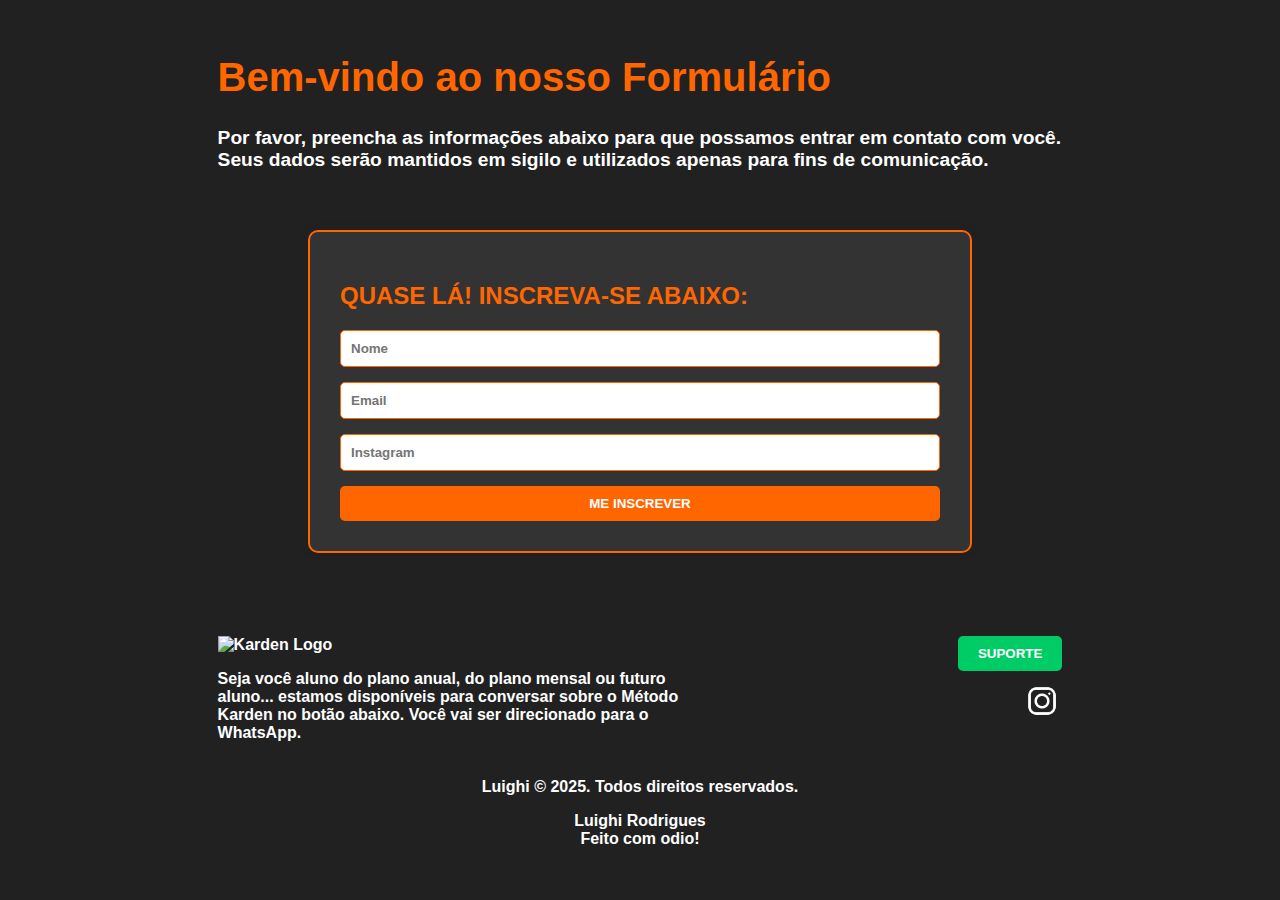
==== index.html @ 3b50e665 "fresh start" ====
<!DOCTYPE html>
<html lang="en">
<head>
    <meta charset="UTF-8">
    <meta name="viewport" content="width=device-width, initial-scale=1.0">
    <link rel="stylesheet" href="index.css">
    <title>Forms</title>
</head>
<body class="container">
    <!-- <section style="display: flex; justify-content: space-between; align-items: center; padding: 10px; background-color: #f0f0f0;">
        <div style="font-weight: bold;">Código Secreto</div>
        <div>
            <img src="logo.png" alt="Logo" style="height: 40px;">
        </div>
    </section> -->
    
    <section style="margin-left: 15%; margin-right: 15%; text-align: center; padding: 20px;" class="bem-vindo">
        <h1 style="font-size: 2.5em; color: #ff6600; text-align: left;">Bem-vindo ao nosso Formulário</h1>
        <p style="font-size: 1.2em; color: white; text-align: left;">Por favor, preencha as informações abaixo para que possamos entrar em contato com você. Seus dados serão mantidos em sigilo e utilizados apenas para fins de comunicação.</p>
    </section>
    <section style="padding: 30px; background-color: #333; border-radius: 10px; max-width: 600px; margin: 20px auto; box-shadow: 0 0 10px rgba(0, 0, 0, 0.1); border: 2px solid #ff6600;">
        <h2 style="color: #ff6600; text-align: left">QUASE LÁ! INSCREVA-SE ABAIXO:</h2>
        <form action="form.php" method="post" style="display: flex; flex-direction: column;">
            <input type="text" name="name" id="name" placeholder="Nome" required style="margin-bottom: 15px; padding: 10px; border: 1px solid #ff6600; border-radius: 5px;">
            
            <input type="email" name="email" id="email" placeholder="Email" required style="margin-bottom: 15px; padding: 10px; border: 1px solid #ff6600; border-radius: 5px;">
            
            <input type="text" name="instagram" id="instagram" placeholder="Instagram" required style="margin-bottom: 15px; padding: 10px; border: 1px solid #ff6600; border-radius: 5px;">
            
            <button type="submit" style="padding: 10px; background-color: #ff6600; color: white; border: none; border-radius: 5px; cursor: pointer;">ME INSCREVER</button>
        </form>
    </section>
    <footer style="margin-top: 5%; color: white; padding: 20px; margin-left:15%; margin-right: 15%;">
        <div style="display:flex; justify-content: space-between; max-width: 1200px;">
            <div style="margin-right:30%; text-align: left;">
                <img src="logo.png" alt="Karden Logo" style="height: 40px; text-align: left;">
                <p>Seja você aluno do plano anual, do plano mensal ou futuro aluno... estamos disponíveis para conversar sobre o Método Karden no botão abaixo. Você vai ser direcionado para o WhatsApp.</p>
            </div>
            <div style="text-align: right;">
                <button onclick="window.location.href='https://www.google.com'" id="myButton" style="padding: 10px 20px; background-color: #00cc66; color: white; border: none; border-radius: 5px; cursor: pointer;">SUPORTE</button>
                <div style="margin-top: 10px;">
                    <a href="#" style="color: white;"><img src="./instagram.png" alt="Instagram" style="height: 40px;"></a>
                </div>
            </div>
        </div>
        <div style="margin-top: 20px;">
            <p>Luighi © 2025. Todos direitos reservados.</p>
            <p>Luighi Rodrigues<br>Feito com odio!</p>
        </div>
    </footer>
</body>
</html>
---- index.css ----
* {
    font-family: 'Exo', sans-serif;
    font-weight: 600; /* ExtraBold */
}

body {
    background-color: rgb(33 33 33);
}

.container {
    text-align: center;
}
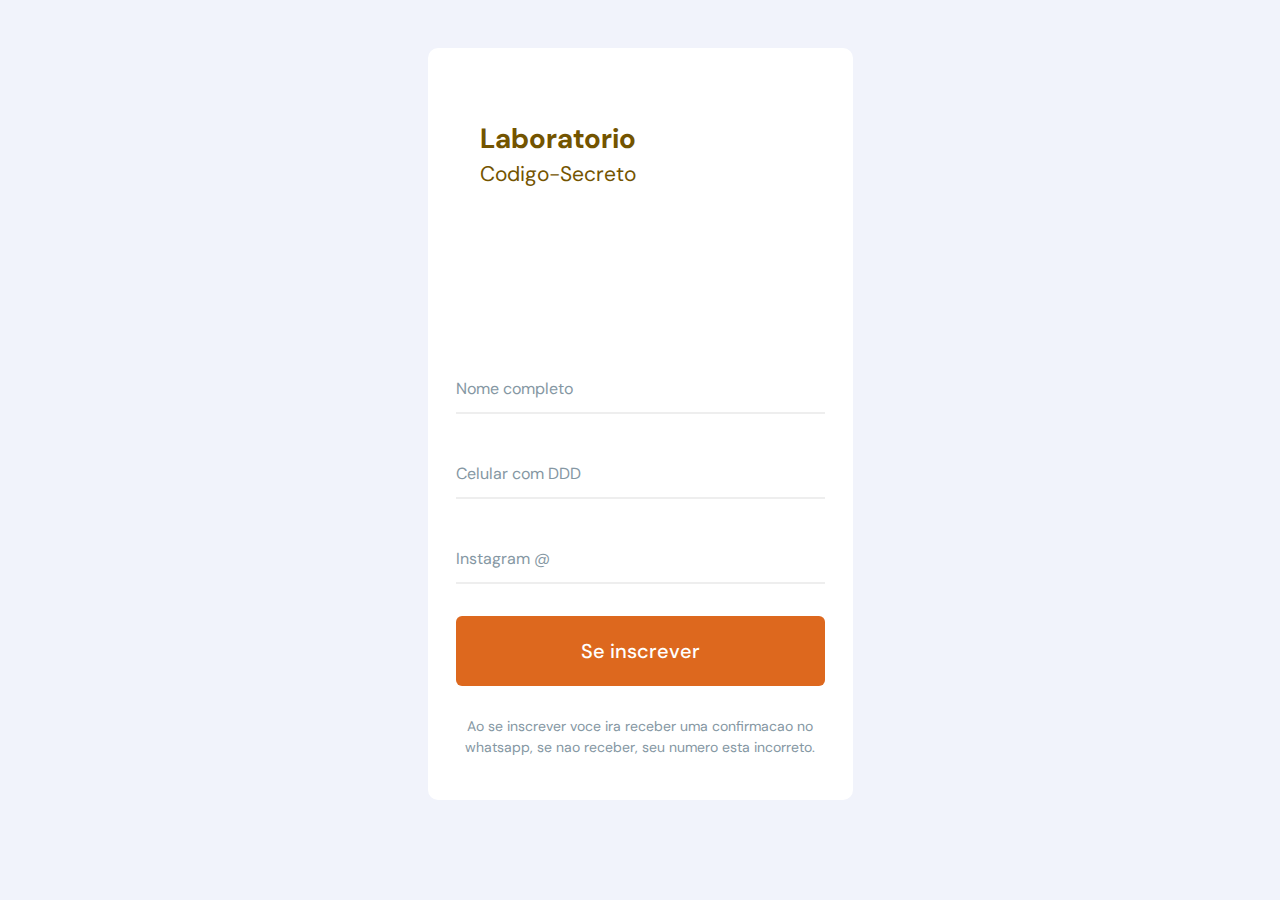
==== commit 38ac905d: "design update" ====
--- a/index.html
+++ b/index.html
@@ -4,49 +4,39 @@
     <meta charset="UTF-8">
     <meta name="viewport" content="width=device-width, initial-scale=1.0">
     <link rel="stylesheet" href="index.css">
-    <title>Forms</title>
+    <title>Document</title>
 </head>
-<body class="container">
-    <!-- <section style="display: flex; justify-content: space-between; align-items: center; padding: 10px; background-color: #f0f0f0;">
-        <div style="font-weight: bold;">Código Secreto</div>
-        <div>
-            <img src="logo.png" alt="Logo" style="height: 40px;">
-        </div>
-    </section> -->
-    
-    <section style="margin-left: 15%; margin-right: 15%; text-align: center; padding: 20px;" class="bem-vindo">
-        <h1 style="font-size: 2.5em; color: #ff6600; text-align: left;">Bem-vindo ao nosso Formulário</h1>
-        <p style="font-size: 1.2em; color: white; text-align: left;">Por favor, preencha as informações abaixo para que possamos entrar em contato com você. Seus dados serão mantidos em sigilo e utilizados apenas para fins de comunicação.</p>
-    </section>
-    <section style="padding: 30px; background-color: #333; border-radius: 10px; max-width: 600px; margin: 20px auto; box-shadow: 0 0 10px rgba(0, 0, 0, 0.1); border: 2px solid #ff6600;">
-        <h2 style="color: #ff6600; text-align: left">QUASE LÁ! INSCREVA-SE ABAIXO:</h2>
-        <form action="form.php" method="post" style="display: flex; flex-direction: column;">
-            <input type="text" name="name" id="name" placeholder="Nome" required style="margin-bottom: 15px; padding: 10px; border: 1px solid #ff6600; border-radius: 5px;">
-            
-            <input type="email" name="email" id="email" placeholder="Email" required style="margin-bottom: 15px; padding: 10px; border: 1px solid #ff6600; border-radius: 5px;">
-            
-            <input type="text" name="instagram" id="instagram" placeholder="Instagram" required style="margin-bottom: 15px; padding: 10px; border: 1px solid #ff6600; border-radius: 5px;">
-            
-            <button type="submit" style="padding: 10px; background-color: #ff6600; color: white; border: none; border-radius: 5px; cursor: pointer;">ME INSCREVER</button>
-        </form>
-    </section>
-    <footer style="margin-top: 5%; color: white; padding: 20px; margin-left:15%; margin-right: 15%;">
-        <div style="display:flex; justify-content: space-between; max-width: 1200px;">
-            <div style="margin-right:30%; text-align: left;">
-                <img src="logo.png" alt="Karden Logo" style="height: 40px; text-align: left;">
-                <p>Seja você aluno do plano anual, do plano mensal ou futuro aluno... estamos disponíveis para conversar sobre o Método Karden no botão abaixo. Você vai ser direcionado para o WhatsApp.</p>
+<body>
+    <div class="container">
+        <!-- code here -->
+        <div class="card">
+            <div class="card-image">	
+                <h2 class="card-heading">
+                    Laboratorio
+                    <small>Codigo-Secreto</small>
+                </h2>
             </div>
-            <div style="text-align: right;">
-                <button onclick="window.location.href='https://www.google.com'" id="myButton" style="padding: 10px 20px; background-color: #00cc66; color: white; border: none; border-radius: 5px; cursor: pointer;">SUPORTE</button>
-                <div style="margin-top: 10px;">
-                    <a href="#" style="color: white;"><img src="./instagram.png" alt="Instagram" style="height: 40px;"></a>
+            <form class="card-form">
+                <div class="input">
+                    <input type="text" class="input-field" required/>
+                    <label class="input-label">Nome completo</label>
                 </div>
+                            <div class="input">
+                    <input type="text" class="input-field" value="" required/>
+                    <label class="input-label">Celular com DDD</label>
+                </div>
+                <div class="input">
+                    <input type="text" class="input-field" required/>
+                    <label class="input-label">Instagram @</label>
+                </div>
+                <div class="action">
+                    <button class="action-button">Se inscrever</button>
+                </div>
+            </form>
+            <div class="card-info">
+                <p>Ao se inscrever voce ira receber uma confirmacao no whatsapp, se nao receber, seu numero esta incorreto.</p>
             </div>
         </div>
-        <div style="margin-top: 20px;">
-            <p>Luighi © 2025. Todos direitos reservados.</p>
-            <p>Luighi Rodrigues<br>Feito com odio!</p>
-        </div>
-    </footer>
+    </div>    
 </body>
 </html>--- a/index.css
+++ b/index.css
@@ -1,12 +1,138 @@
-* {
-    font-family: 'Exo', sans-serif;
-    font-weight: 600; /* ExtraBold */
+@import url('https://fonts.googleapis.com/css2?family=DM+Sans:wght@400;500;700&display=swap');
+
+*, *:after, *:before {
+	box-sizing: border-box;
 }
 
 body {
-    background-color: rgb(33 33 33);
+	font-family: "DM Sans", sans-serif;
+	line-height: 1.5;
+	background-color: #f1f3fb;
+	padding: 0 2rem;
+    margin-top: 3rem;
 }
 
-.container {
-    text-align: center;
-}+img {
+	max-width: 100%;
+	display: block;
+}
+
+
+input {
+	appearance: none;
+	border-radius: 0;
+}
+
+.card {
+	margin: 2rem auto;
+	display: flex;
+	flex-direction: column;
+	width: 100%;
+	max-width: 425px;
+	background-color: #FFF;
+	border-radius: 10px;
+	box-shadow: 0 10px 20px 0 rgba(#999, .25);
+	padding: .75rem;
+}
+
+.card-image {
+	border-radius: 8px;
+	overflow: hidden;
+	padding-bottom: 65%;
+	background-image: url('https://assets.codepen.io/285131/coffee_1.jpg');
+	background-repeat: no-repeat;
+	background-size: 150%;
+	background-position: 0 5%;
+	position: relative;
+}
+
+.card-heading {
+	position: absolute;
+	left: 10%;
+	top: 15%;
+	right: 10%;
+	font-size: 1.75rem;
+	font-weight: 700;
+	color: #735400;
+	line-height: 1.222;
+	small {
+		display: block;
+		font-size: .75em;
+		font-weight: 400;
+		margin-top: .25em;
+	}
+}
+
+.card-form {
+	padding: 2rem 1rem 0;
+}
+
+.input {
+	display: flex;
+	flex-direction: column-reverse;
+	position: relative;
+	padding-top: 1.5rem;
+	&+.input {
+		margin-top: 1.5rem;
+	}
+}
+
+.input-label {
+	color: #8597a3;
+	position: absolute;
+	top: 1.5rem;
+	transition: .25s ease;
+}
+
+.input-field {
+	border: 0;
+	z-index: 1;
+	background-color: transparent;
+	border-bottom: 2px solid #eee; 
+	font: inherit;
+	font-size: 1.125rem;
+	padding: .25rem 0;
+	&:focus, &:valid {
+		outline: 0;
+		border-bottom-color: #6658d3;
+		&+.input-label {
+			color: #6658d3;
+			transform: translateY(-1.5rem);
+		}
+	}
+}
+
+.action {
+	margin-top: 2rem;
+}
+
+.action-button {
+	font: inherit;
+	font-size: 1.25rem;
+	padding: 1em;
+	width: 100%;
+	font-weight: 500;
+	background-color: #DD681E;
+	border-radius: 6px;
+	color: #FFF;
+	border: 0;
+	&:focus {
+		outline: 0;
+	}
+}
+
+.card-info {
+	padding: 1rem 1rem;
+	text-align: center;
+	font-size: .875rem;
+	color: #8597a3;
+	a {
+		display: block;
+		color: #6658d3;
+		text-decoration: none;
+	}
+}
+
+
+
+
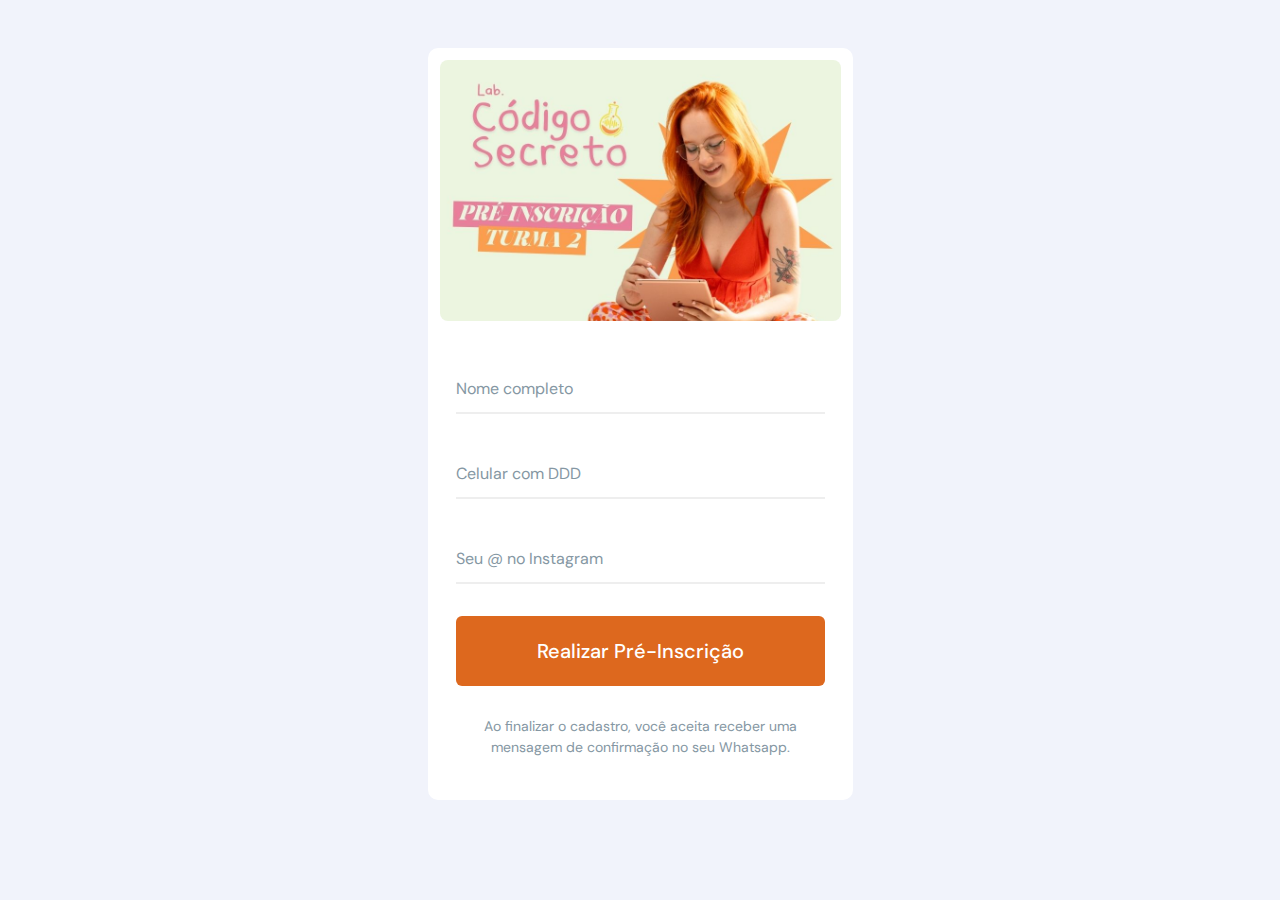
==== commit 4c9092de: "corte update" ====
--- a/index.html
+++ b/index.html
@@ -4,39 +4,60 @@
     <meta charset="UTF-8">
     <meta name="viewport" content="width=device-width, initial-scale=1.0">
     <link rel="stylesheet" href="index.css">
-    <title>Document</title>
+    <title>Pré-inscrição</title>
 </head>
 <body>
     <div class="container">
         <!-- code here -->
         <div class="card">
             <div class="card-image">	
-                <h2 class="card-heading">
-                    Laboratorio
-                    <small>Codigo-Secreto</small>
-                </h2>
+                
             </div>
-            <form class="card-form">
+            <form id="form" class="card-form">
                 <div class="input">
-                    <input type="text" class="input-field" required/>
+                    <input name="nome" type="text" class="input-field" required/>
                     <label class="input-label">Nome completo</label>
                 </div>
                             <div class="input">
-                    <input type="text" class="input-field" value="" required/>
+                    <input  name="celular" type="text" class="input-field" value="" required/>
                     <label class="input-label">Celular com DDD</label>
                 </div>
                 <div class="input">
-                    <input type="text" class="input-field" required/>
-                    <label class="input-label">Instagram @</label>
+                    <input name="instagram" type="text" class="input-field" required/>
+                    <label class="input-label">Seu @ no Instagram</label>
                 </div>
                 <div class="action">
-                    <button class="action-button">Se inscrever</button>
+                    <button type="submit" class="action-button">Realizar Pré-Inscrição</button>
                 </div>
             </form>
             <div class="card-info">
-                <p>Ao se inscrever voce ira receber uma confirmacao no whatsapp, se nao receber, seu numero esta incorreto.</p>
+                <p>Ao finalizar o cadastro, você aceita receber uma mensagem de confirmação no seu Whatsapp.</p>
             </div>
         </div>
     </div>    
+    <script>
+        document.getElementById('form').addEventListener('submit', function(event) {
+            event.preventDefault(); // Evita o envio tradicional do formulário
+        
+            const formData = new FormData(this);
+        
+            fetch('https://n8n.ltechbrasil.com.br/webhook/preinscricao', {
+                method: 'POST',
+                body: formData
+            })
+            .then(response => {
+                if (response.ok) {
+                    // Redireciona após o envio bem-sucedido
+                    window.location.href = '/sucesso.html';
+                } else {
+                    alert('Erro ao enviar o formulário, tente novamente.');
+                }
+            })
+            .catch(error => {
+                console.error('Erro:', error);
+                alert('Erro ao conectar ao servidor, tente mais tarde.');
+            });
+        });
+    </script>
 </body>
 </html>--- a/index.css
+++ b/index.css
@@ -39,9 +39,9 @@
 	border-radius: 8px;
 	overflow: hidden;
 	padding-bottom: 65%;
-	background-image: url('https://assets.codepen.io/285131/coffee_1.jpg');
+	background-image: url('./fundo.jpg');
 	background-repeat: no-repeat;
-	background-size: 150%;
+	background-size: 100%;
 	background-position: 0 5%;
 	position: relative;
 }
